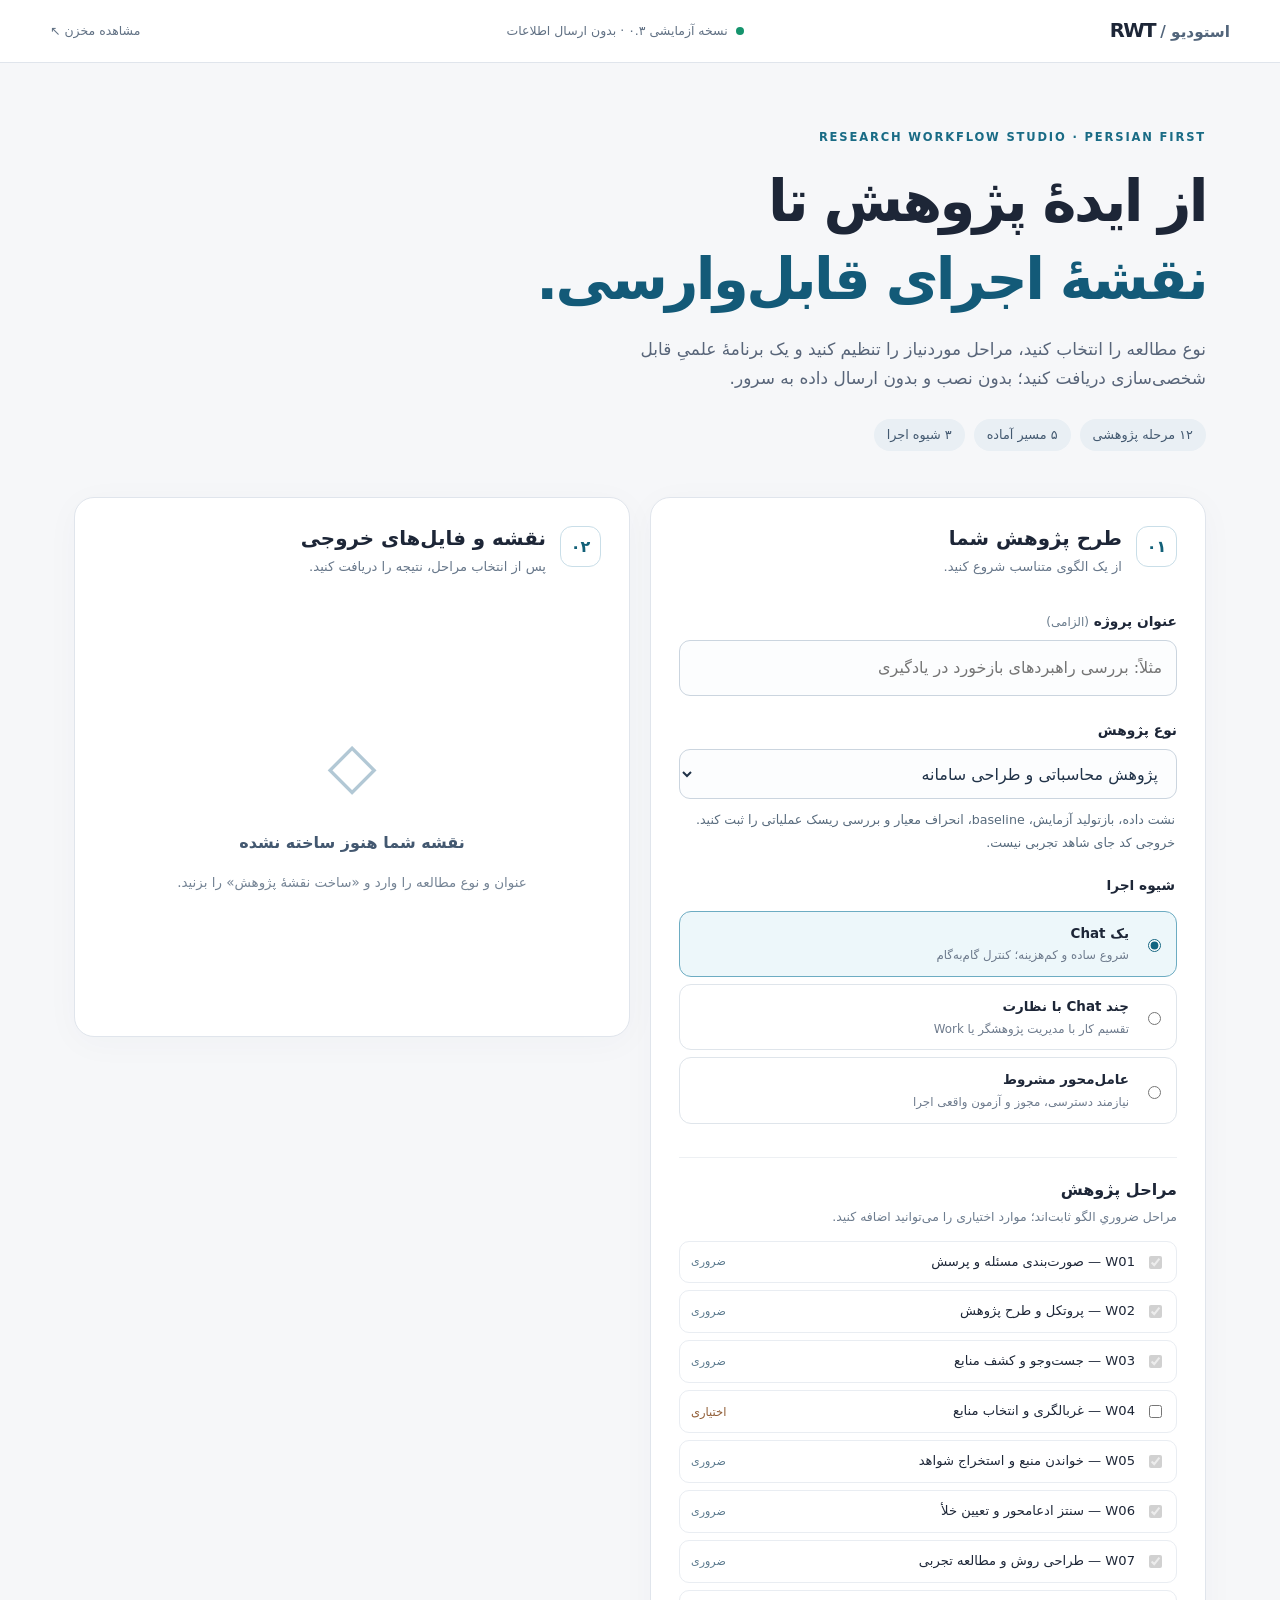
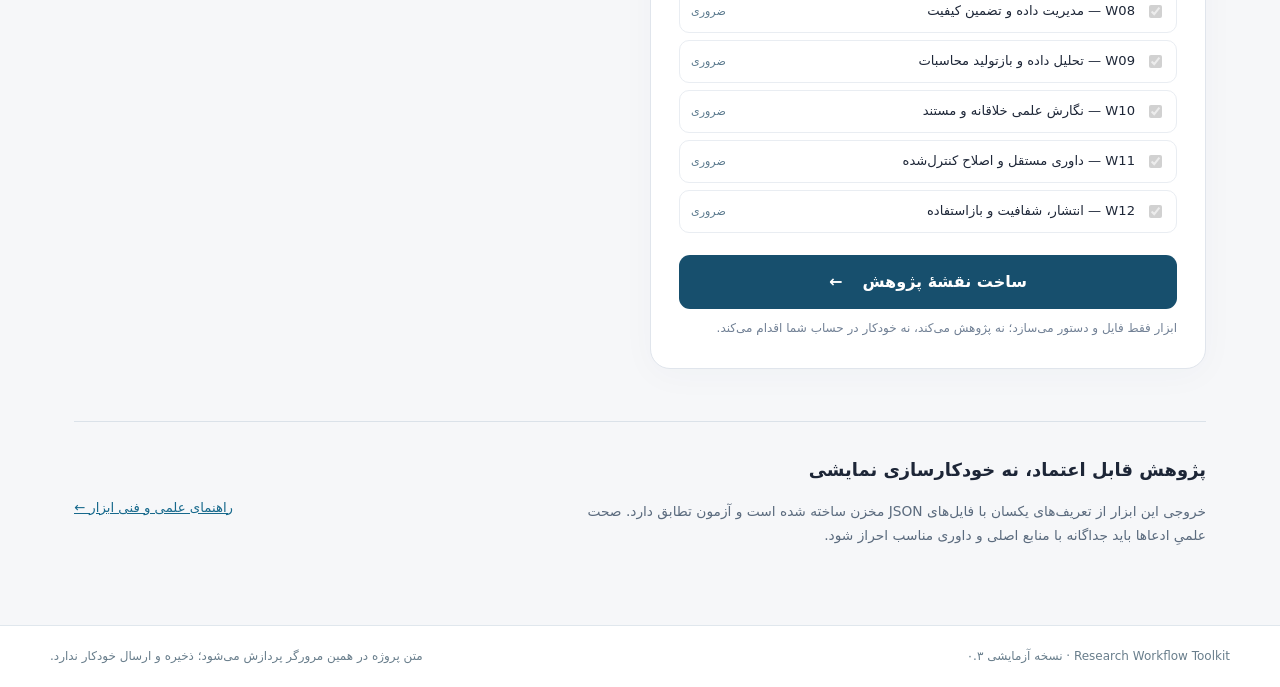
==== docs/index.html @ 980bc1c6 "feat: add offline Persian Research Workflow Studio v0.3-rc1 with cross-engine tests" ====
<!doctype html>
<html lang="fa" dir="rtl">
<head>
<meta charset="utf-8">
<meta name="viewport" content="width=device-width, initial-scale=1">
<meta name="color-scheme" content="light">
<meta name="description" content="گردش‌کار پژوهشی مناسب خود را بدون برنامه‌نویسی بسازید و طرح اجرایی و پرامپت‌ها را دریافت کنید.">
<title>آزمایشگاه گردش‌کار پژوهش | Research Workflow Studio</title>
<link rel="stylesheet" href="./studio.css">
</head>
<body>
<a class="skip" href="#builder">رفتن به سازنده</a>
<header class="topbar"><a href="https://github.com/davidcohen24787-ai/research-workflow-toolkit-fa#readme" class="brand" aria-label="مخزن و راهنما">RWT<span> / استودیو</span></a><span class="status"><span class="dot"></span> نسخه آزمایشی ۰.۳ · بدون ارسال اطلاعات</span><a class="toplink" href="https://github.com/davidcohen24787-ai/research-workflow-toolkit-fa" target="_blank" rel="noopener noreferrer">مشاهده مخزن ↖</a></header>
<main>
<section class="hero" aria-labelledby="hero-title"><div class="eyebrow">RESEARCH WORKFLOW STUDIO · PERSIAN FIRST</div><h1 id="hero-title">از ایدهٔ پژوهش تا<br><em>نقشهٔ اجرای قابل‌وارسی.</em></h1><p>نوع مطالعه را انتخاب کنید، مراحل موردنیاز را تنظیم کنید و یک برنامهٔ علمیِ قابل شخصی‌سازی دریافت کنید؛ بدون نصب و بدون ارسال داده به سرور.</p><div class="hero-pills"><span>۱۲ مرحله پژوهشی</span><span>۵ مسیر آماده</span><span>۳ شیوه اجرا</span></div></section>
<section class="workspace" id="builder" aria-label="طراحی گردش‌کار پژوهش">
<div class="panel config"><div class="panelhead"><span class="step">۰۱</span><div><h2>طرح پژوهش شما</h2><p>از یک الگوی متناسب شروع کنید.</p></div></div>
<label for="project">عنوان پروژه <span class="required">(الزامی)</span></label><input id="project" maxlength="200" placeholder="مثلاً: بررسی راهبردهای بازخورد در یادگیری" autocomplete="off">
<label for="recipe">نوع پژوهش</label><select id="recipe"></select><div id="recipe-note" class="hint" aria-live="polite"></div>
<fieldset><legend>شیوه اجرا</legend><label class="mode"><input type="radio" name="mode" value="solo" checked><span><strong>یک Chat</strong><small>شروع ساده و کم‌هزینه؛ کنترل گام‌به‌گام</small></span></label><label class="mode"><input type="radio" name="mode" value="supervised"><span><strong>چند Chat با نظارت</strong><small>تقسیم کار با مدیریت پژوهشگر یا Work</small></span></label><label class="mode"><input type="radio" name="mode" value="agentic-conditional"><span><strong>عامل‌محور مشروط</strong><small>نیازمند دسترسی، مجوز و آزمون واقعی اجرا</small></span></label></fieldset>
<div class="subhead"><h3>مراحل پژوهش</h3><p>مراحل ضروریِ الگو ثابت‌اند؛ موارد اختیاری را می‌توانید اضافه کنید.</p></div><div id="stages" class="stages"></div>
<div class="config-actions"><button id="generate" class="primary">ساخت نقشهٔ پژوهش <span aria-hidden="true">←</span></button><p class="micro">ابزار فقط فایل و دستور می‌سازد؛ نه پژوهش می‌کند، نه خودکار در حساب شما اقدام می‌کند.</p></div>
</div>
<div class="panel results"><div class="panelhead"><span class="step">۰۲</span><div><h2>نقشه و فایل‌های خروجی</h2><p>پس از انتخاب مراحل، نتیجه را دریافت کنید.</p></div></div>
<div id="empty" class="empty"><div class="emptyicon">◇</div><h3>نقشه شما هنوز ساخته نشده</h3><p>عنوان و نوع مطالعه را وارد و «ساخت نقشهٔ پژوهش» را بزنید.</p></div>
<div id="output" hidden><div class="metrics" id="metrics"></div><div class="notice"><strong>حدود عملکرد</strong><p>خروجی «طرح اجرایی» است و وضعیت همه وظایف QUEUED است. مجوز اخلاق، سنجش اعتبار منابع و انتشار نهایی همچنان نیازمند پژوهشگرند.</p></div><h3>مسیر منتخب</h3><ol id="timeline" class="timeline"></ol><h3>اولین مأموریت قابل‌کپی</h3><pre id="firstcard" tabindex="0"></pre><div class="actions"><button id="copy" class="secondary">کپی دستور آغازین</button><button id="download-json" class="secondary">دریافت Manifest JSON</button><button id="download-md" class="secondary">دریافت نقشه Markdown</button><button id="download-job" class="secondary">دریافت Job Card</button></div><p id="feedback" role="status" aria-live="polite" class="micro"></p></div>
<div id="error" class="error" role="alert" hidden></div></div></section>
<section class="ethos"><div><h2>پژوهش قابل اعتماد، نه خودکارسازی نمایشی</h2><p>خروجی این ابزار از تعریف‌های یکسان با فایل‌های JSON مخزن ساخته شده است و آزمون تطابق دارد. صحت علمیِ ادعاها باید جداگانه با منابع اصلی و داوری مناسب احراز شود.</p></div><a href="https://github.com/davidcohen24787-ai/research-workflow-toolkit-fa/blob/main/docs/10-studio-guide.md">راهنمای علمی و فنی ابزار ←</a></section>
</main><footer><span>Research Workflow Toolkit · نسخه آزمایشی ۰.۳</span><span>متن پروژه در همین مرورگر پردازش می‌شود؛ ذخیره و ارسال خودکار ندارد.</span></footer>
<script id="toolkit-catalog" type="application/json">{"catalog_version":"0.3.0-rc1","workflows":[{"schema_version":"0.2","workflow_id":"W01","title":"صورت‌بندی مسئله و پرسش","research_stage":"W01","purpose":"تعریف مرز مسئله، پرسش اصلی، تعاریف عملیاتی و پرسش‌های متعلق به دیگر بخش‌ها","required_inputs":"صورت مسئله، هدف مطالعه، پیشینه مقدماتی","expected_output":"پرسش‌های رتبه‌بندی‌شده و نقشه مالکیت","modes":["solo","supervised","agentic-conditional"],"capability_note":"agentic-conditional فقط هنگامی فعال است که توان عملیاتی، دسترسی و مجوزها احراز شوند؛ صرف نام Work تضمین اجرای Chat نیست.","decision_owner":"researcher","human_gate":"پژوهشگر پرسش نهایی و دامنه را تصویب کند","tasks":[{"id":"scope","title":"استخراج محدودیت‌ها و ذی‌نفعان","role":"specialist","depends_on":[],"output":"W01_scope.md","gate":"DELIVERY_CHECK"},{"id":"alternatives","title":"ساخت دو صورت‌بندی واقعاً متفاوت","role":"specialist","depends_on":["scope"],"output":"W01_alternatives.md","gate":"DELIVERY_CHECK"},{"id":"critique","title":"مقایسه با معیارهای پوشش و آزمون‌پذیری","role":"reviewer","depends_on":["alternatives"],"output":"W01_critique.md","gate":"INDEPENDENT_REVIEW"},{"id":"freeze","title":"تثبیت دامنه و تعریف معیار پذیرش","role":"human","depends_on":["critique"],"output":"W01_freeze.md","gate":"HUMAN_APPROVAL"}],"acceptance":["همه خروجی‌های لازم واقعاً وجود دارند","منبع، نسخه و محدودیت دسترسی روشن است","منطق پذیرش و موارد حل‌نشده ثبت شده‌اند","هیچ گذر مشروط یا انسانی بی‌مجوز طی نشده است"],"on_failure":"BLOCKED یا NEEDS_FIX؛ بدون جعل خروجی یا شروع خودکار مرحله وابسته","risk_tier":"medium"},{"schema_version":"0.2","workflow_id":"W02","title":"پروتکل و طرح پژوهش","research_stage":"W02","purpose":"ساخت طرح قابل بازتولید، معیار ورود و خروج، روش گردآوری و طرح تحلیل پیش از اجرا","required_inputs":"پرسش مصوب W01، نوع مطالعه، منابع و ملاحظات اخلاقی","expected_output":"پروتکل نسخه‌دار و جدول تصمیم‌ها","modes":["solo","supervised","agentic-conditional"],"capability_note":"agentic-conditional فقط هنگامی فعال است که توان عملیاتی، دسترسی و مجوزها احراز شوند؛ صرف نام Work تضمین اجرای Chat نیست.","decision_owner":"researcher","human_gate":"تأیید پروتکل پیش از اجرای مراحل وابسته","tasks":[{"id":"design","title":"انتخاب روش متناسب با پرسش","role":"specialist","depends_on":[],"output":"W02_design.md","gate":"DELIVERY_CHECK"},{"id":"criteria","title":"ثبت معیارها، متغیرها و آستانه‌های ازپیش‌تعیین‌شده","role":"specialist","depends_on":["design"],"output":"W02_criteria.md","gate":"DELIVERY_CHECK"},{"id":"risk","title":"ارزیابی سوگیری، اخلاق، امکان‌پذیری و تحلیل حساسیت","role":"reviewer","depends_on":["criteria"],"output":"W02_risk.md","gate":"INDEPENDENT_REVIEW"},{"id":"approve","title":"تأیید طرح و قفل نسخهٔ پروتکل","role":"human","depends_on":["risk"],"output":"W02_approve.md","gate":"HUMAN_APPROVAL"}],"acceptance":["همه خروجی‌های لازم واقعاً وجود دارند","منبع، نسخه و محدودیت دسترسی روشن است","منطق پذیرش و موارد حل‌نشده ثبت شده‌اند","هیچ گذر مشروط یا انسانی بی‌مجوز طی نشده است"],"on_failure":"BLOCKED یا NEEDS_FIX؛ بدون جعل خروجی یا شروع خودکار مرحله وابسته","risk_tier":"high"},{"schema_version":"0.2","workflow_id":"W03","title":"جست‌وجو و کشف منابع","research_stage":"W03","purpose":"طراحی و اجرای راهبرد جست‌وجو با تاریخ و پایگاه، ثبت نتایج و شکاف‌های دسترسی","required_inputs":"پروتکل، کلیدواژه‌ها، پایگاه‌های مجاز","expected_output":"لاگ جست‌وجو و فهرست اولیه منابع با شناسه","modes":["solo","supervised","agentic-conditional"],"capability_note":"agentic-conditional فقط هنگامی فعال است که توان عملیاتی، دسترسی و مجوزها احراز شوند؛ صرف نام Work تضمین اجرای Chat نیست.","decision_owner":"researcher","human_gate":"تأیید پوشش راهبرد جست‌وجو پیش از اعلام کفایت","tasks":[{"id":"queries","title":"تدوین رشته‌های جست‌وجو و مترادف‌ها","role":"specialist","depends_on":[],"output":"W03_queries.md","gate":"DELIVERY_CHECK"},{"id":"execute","title":"ثبت پایگاه، تاریخ، رشته دقیق و نتایج مشاهده‌شده","role":"specialist","depends_on":["queries"],"output":"W03_execute.md","gate":"DELIVERY_CHECK"},{"id":"dedup","title":"همسان‌سازی شناسه‌ها و حذف تکرار با ثبت لاگ","role":"tool","depends_on":["execute"],"output":"W03_dedup.md","gate":"DELIVERY_CHECK"},{"id":"audit","title":"بررسی خلأ اصطلاحات و محدودیت پایگاه","role":"reviewer","depends_on":["dedup"],"output":"W03_audit.md","gate":"INDEPENDENT_REVIEW"},{"id":"accept","title":"تصویب انسانی نتیجهٔ علمی و تعیین وضعیت نهایی","role":"human","depends_on":["audit"],"output":"W03_accept.md","gate":"HUMAN_APPROVAL"}],"acceptance":["همه خروجی‌های لازم واقعاً وجود دارند","منبع، نسخه و محدودیت دسترسی روشن است","منطق پذیرش و موارد حل‌نشده ثبت شده‌اند","هیچ گذر مشروط یا انسانی بی‌مجوز طی نشده است"],"on_failure":"BLOCKED یا NEEDS_FIX؛ بدون جعل خروجی یا شروع خودکار مرحله وابسته","risk_tier":"medium"},{"schema_version":"0.2","workflow_id":"W04","title":"غربالگری و انتخاب منابع","research_stage":"W04","purpose":"اعمال معیارهای پروتکل بر رکوردها و مستندسازی علت ورود یا خروج","required_inputs":"لاگ W03، پروتکل W02، چکیده و در صورت لزوم متن کامل","expected_output":"جدول تصمیم ورود/خروج و اختلاف‌ها","modes":["solo","supervised","agentic-conditional"],"capability_note":"agentic-conditional فقط هنگامی فعال است که توان عملیاتی، دسترسی و مجوزها احراز شوند؛ صرف نام Work تضمین اجرای Chat نیست.","decision_owner":"researcher","human_gate":"اختلاف مهم یا ابهام ورود با داور انسانی حل شود","tasks":[{"id":"triage","title":"غربال عنوان و چکیده با دلیل","role":"specialist","depends_on":[],"output":"W04_triage.md","gate":"DELIVERY_CHECK"},{"id":"fulltext","title":"بررسی متن کاملِ واقعاً دردسترس","role":"specialist","depends_on":["triage"],"output":"W04_fulltext.md","gate":"DELIVERY_CHECK"},{"id":"disagreement","title":"بازبینی اختلاف‌های حساس در Chat جدا","role":"reviewer","depends_on":["fulltext"],"output":"W04_disagreement.md","gate":"INDEPENDENT_REVIEW"},{"id":"seal","title":"قفل کردن مجموعه انتخاب‌شده","role":"human","depends_on":["disagreement"],"output":"W04_seal.md","gate":"HUMAN_APPROVAL"}],"acceptance":["همه خروجی‌های لازم واقعاً وجود دارند","منبع، نسخه و محدودیت دسترسی روشن است","منطق پذیرش و موارد حل‌نشده ثبت شده‌اند","هیچ گذر مشروط یا انسانی بی‌مجوز طی نشده است"],"on_failure":"BLOCKED یا NEEDS_FIX؛ بدون جعل خروجی یا شروع خودکار مرحله وابسته","risk_tier":"high"},{"schema_version":"0.2","workflow_id":"W05","title":"خواندن منبع و استخراج شواهد","research_stage":"W05","purpose":"برای هر منبع یک مالک؛ ساخت ماتریس، نقد در گذر جدا و پالایش نتیجه","required_inputs":"منابع منتخب و نسخه‌های واقعاً قابل خواندن","expected_output":"ماتریس شاهد منبع‌به‌ادعا با مکان‌یاب و وضعیت دسترسی","modes":["solo","supervised","agentic-conditional"],"capability_note":"agentic-conditional فقط هنگامی فعال است که توان عملیاتی، دسترسی و مجوزها احراز شوند؛ صرف نام Work تضمین اجرای Chat نیست.","decision_owner":"researcher","human_gate":"پیش از استناد، نسبت هر شاهد به ادعا و نسخه منبع تأیید شود","tasks":[{"id":"matrix","title":"گذر ۱: استخراج ادعامحور از منبع اصلی","role":"specialist","depends_on":[],"output":"W05_matrix.md","gate":"DELIVERY_CHECK"},{"id":"selfreview","title":"گذر ۲: چالش مستقل زمانی در همان Chat، نه استقلال بین‌عاملی","role":"specialist","depends_on":["matrix"],"output":"W05_selfreview.md","gate":"DELIVERY_CHECK"},{"id":"filter","title":"گذر ۳: حذف ردیف‌های بی‌ارزش و نگهداشت قیود","role":"specialist","depends_on":["selfreview"],"output":"W05_filter.md","gate":"DELIVERY_CHECK"},{"id":"verify","title":"کنترل مکان‌یاب و شاهد مهم توسط داور دیگر","role":"reviewer","depends_on":["filter"],"output":"W05_verify.md","gate":"INDEPENDENT_REVIEW"},{"id":"accept","title":"تصویب انسانی نتیجهٔ علمی و تعیین وضعیت نهایی","role":"human","depends_on":["verify"],"output":"W05_accept.md","gate":"HUMAN_APPROVAL"}],"acceptance":["همه خروجی‌های لازم واقعاً وجود دارند","منبع، نسخه و محدودیت دسترسی روشن است","منطق پذیرش و موارد حل‌نشده ثبت شده‌اند","هیچ گذر مشروط یا انسانی بی‌مجوز طی نشده است"],"on_failure":"BLOCKED یا NEEDS_FIX؛ بدون جعل خروجی یا شروع خودکار مرحله وابسته","risk_tier":"medium"},{"schema_version":"0.2","workflow_id":"W06","title":"سنتز ادعامحور و تعیین خلأ","research_stage":"W06","purpose":"ترکیب شواهد بر اساس پرسش، کیفیت، مستقیم‌بودن و تعارض؛ تفکیک ندانسته‌ها","required_inputs":"ماتریس‌های پذیرفته‌شده و پروتکل","expected_output":"Evidence Packet شامل ادعا، شاهد، ضدشاهد، محدودیت و شکاف","modes":["solo","supervised","agentic-conditional"],"capability_note":"agentic-conditional فقط هنگامی فعال است که توان عملیاتی، دسترسی و مجوزها احراز شوند؛ صرف نام Work تضمین اجرای Chat نیست.","decision_owner":"researcher","human_gate":"ادعای اشباع بدون بررسی خانواده‌های لازم ممنوع","tasks":[{"id":"map","title":"تجمیع ادعاها و دسته‌بندی شاهد مستقیم/انتقالی","role":"specialist","depends_on":[],"output":"W06_map.md","gate":"DELIVERY_CHECK"},{"id":"conflict","title":"تحلیل تعارض و وابستگی منابع","role":"specialist","depends_on":["map"],"output":"W06_conflict.md","gate":"DELIVERY_CHECK"},{"id":"gaps","title":"ثبت خلأ مؤثر و وضعیت‌های متفاوت آمادگی","role":"specialist","depends_on":["conflict"],"output":"W06_gaps.md","gate":"DELIVERY_CHECK"},{"id":"adjudicate","title":"داوری علمیِ پرریسک بر اساس متن شاهد","role":"reviewer","depends_on":["gaps"],"output":"W06_adjudicate.md","gate":"INDEPENDENT_REVIEW"},{"id":"accept","title":"تصویب انسانی نتیجهٔ علمی و تعیین وضعیت نهایی","role":"human","depends_on":["adjudicate"],"output":"W06_accept.md","gate":"HUMAN_APPROVAL"}],"acceptance":["همه خروجی‌های لازم واقعاً وجود دارند","منبع، نسخه و محدودیت دسترسی روشن است","منطق پذیرش و موارد حل‌نشده ثبت شده‌اند","هیچ گذر مشروط یا انسانی بی‌مجوز طی نشده است"],"on_failure":"BLOCKED یا NEEDS_FIX؛ بدون جعل خروجی یا شروع خودکار مرحله وابسته","risk_tier":"medium"},{"schema_version":"0.2","workflow_id":"W07","title":"طراحی روش و مطالعه تجربی","research_stage":"W07","purpose":"تبدیل پرسش و شواهد به پروتکل قابل اجرا شامل نمونه، سنجه، تحلیل و کنترل سوگیری","required_inputs":"W01، W02، W06 در صورت نیاز، منابع روش‌شناختی","expected_output":"طرح مطالعه با ملاحظات اخلاقی و معیار توقف","modes":["solo","supervised","agentic-conditional"],"capability_note":"agentic-conditional فقط هنگامی فعال است که توان عملیاتی، دسترسی و مجوزها احراز شوند؛ صرف نام Work تضمین اجرای Chat نیست.","decision_owner":"researcher","human_gate":"کار انسانی/اخلاقی حساس باید پیش از جمع‌آوری داده مجوز لازم بگیرد","tasks":[{"id":"options","title":"تولید گزینه‌های طراحی و مقایسه محدودیت‌ها","role":"specialist","depends_on":[],"output":"W07_options.md","gate":"DELIVERY_CHECK"},{"id":"operationalize","title":"تعریف متغیرها، سنجه‌ها، داده و تحلیل پیشنهادی","role":"specialist","depends_on":["options"],"output":"W07_operationalize.md","gate":"DELIVERY_CHECK"},{"id":"critique","title":"نقد سوگیری و کفایت اعتبار","role":"reviewer","depends_on":["operationalize"],"output":"W07_critique.md","gate":"INDEPENDENT_REVIEW"},{"id":"authorization","title":"تأیید انسانی مجوزها و شروع مطالعه","role":"human","depends_on":["critique"],"output":"W07_authorization.md","gate":"HUMAN_APPROVAL"}],"acceptance":["همه خروجی‌های لازم واقعاً وجود دارند","منبع، نسخه و محدودیت دسترسی روشن است","منطق پذیرش و موارد حل‌نشده ثبت شده‌اند","هیچ گذر مشروط یا انسانی بی‌مجوز طی نشده است"],"on_failure":"BLOCKED یا NEEDS_FIX؛ بدون جعل خروجی یا شروع خودکار مرحله وابسته","risk_tier":"high"},{"schema_version":"0.2","workflow_id":"W08","title":"مدیریت داده و تضمین کیفیت","research_stage":"W08","purpose":"ثبت منشأ داده، رضایت/مجوز، فرهنگ‌داده، قواعد پاک‌سازی و ردگیری تغییرات","required_inputs":"داده مجاز، پروتکل، سیاست دسترسی و حریم خصوصی","expected_output":"داده نسخه‌دار، فرهنگ‌داده، گزارش کیفیت و تغییرات","modes":["solo","supervised","agentic-conditional"],"capability_note":"agentic-conditional فقط هنگامی فعال است که توان عملیاتی، دسترسی و مجوزها احراز شوند؛ صرف نام Work تضمین اجرای Chat نیست.","decision_owner":"researcher","human_gate":"پاک‌سازی مخرب یا انتشار داده محرمانه بدون تأیید ممنوع","tasks":[{"id":"inventory","title":"فهرست متغیرها و منشأ و حقوق داده","role":"specialist","depends_on":[],"output":"W08_inventory.md","gate":"DELIVERY_CHECK"},{"id":"checks","title":"اجرای کنترل نوع، تکرار، فقدان و دامنه","role":"tool","depends_on":["inventory"],"output":"W08_checks.md","gate":"DELIVERY_CHECK"},{"id":"audit","title":"بررسی اثر پاک‌سازی و نشت احتمالی","role":"reviewer","depends_on":["checks"],"output":"W08_audit.md","gate":"INDEPENDENT_REVIEW"},{"id":"freeze","title":"ثبت نسخه داده قابل تحلیل","role":"human","depends_on":["audit"],"output":"W08_freeze.md","gate":"HUMAN_APPROVAL"}],"acceptance":["همه خروجی‌های لازم واقعاً وجود دارند","منبع، نسخه و محدودیت دسترسی روشن است","منطق پذیرش و موارد حل‌نشده ثبت شده‌اند","هیچ گذر مشروط یا انسانی بی‌مجوز طی نشده است"],"on_failure":"BLOCKED یا NEEDS_FIX؛ بدون جعل خروجی یا شروع خودکار مرحله وابسته","risk_tier":"high"},{"schema_version":"0.2","workflow_id":"W09","title":"تحلیل داده و بازتولید محاسبات","research_stage":"W09","purpose":"نوشتن کد قابل اجرا، آزمون، گزارش عدم‌قطعیت و تحلیل حساسیت","required_inputs":"داده تأییدشده W08 و پروتکل تحلیل W02/W07","expected_output":"کد، لاگ اجرا، نتایج و گزارش حساسیت","modes":["solo","supervised","agentic-conditional"],"capability_note":"agentic-conditional فقط هنگامی فعال است که توان عملیاتی، دسترسی و مجوزها احراز شوند؛ صرف نام Work تضمین اجرای Chat نیست.","decision_owner":"researcher","human_gate":"تفسیر علمی و انحراف از پروتکل با پژوهشگر تصویب شود","tasks":[{"id":"plan","title":"تبدیل پرسش به آزمون‌ها و خروجی‌های محاسباتی","role":"specialist","depends_on":[],"output":"W09_plan.md","gate":"DELIVERY_CHECK"},{"id":"code","title":"پیاده‌سازی کنترل‌شده با نسخه و seed","role":"tool","depends_on":["plan"],"output":"W09_code.md","gate":"DELIVERY_CHECK"},{"id":"test","title":"تست، کنترل leakage و بازاجرای مستقل","role":"reviewer","depends_on":["code"],"output":"W09_test.md","gate":"INDEPENDENT_REVIEW"},{"id":"interpret","title":"تفسیر و ثبت انحراف از پروتکل","role":"human","depends_on":["test"],"output":"W09_interpret.md","gate":"HUMAN_APPROVAL"}],"acceptance":["همه خروجی‌های لازم واقعاً وجود دارند","منبع، نسخه و محدودیت دسترسی روشن است","منطق پذیرش و موارد حل‌نشده ثبت شده‌اند","هیچ گذر مشروط یا انسانی بی‌مجوز طی نشده است"],"on_failure":"BLOCKED یا NEEDS_FIX؛ بدون جعل خروجی یا شروع خودکار مرحله وابسته","risk_tier":"high"},{"schema_version":"0.2","workflow_id":"W10","title":"نگارش علمی خلاقانه و مستند","research_stage":"W10","purpose":"پیش‌نویس‌های متفاوت، انتخاب نقادانه، شواهد واقعی، توضیح عملیاتی، ویراستاری و تأیید","required_inputs":"پرسش‌ها و Evidence Packetهای پذیرفته‌شده، شیوه‌نامه","expected_output":"متن مستند و قابل‌وارسی با فهرست ارجاعات","modes":["solo","supervised","agentic-conditional"],"capability_note":"agentic-conditional فقط هنگامی فعال است که توان عملیاتی، دسترسی و مجوزها احراز شوند؛ صرف نام Work تضمین اجرای Chat نیست.","decision_owner":"researcher","human_gate":"هیچ متن پیش از تأیید صریح پژوهشگر FINAL نشود","tasks":[{"id":"drafts","title":"دو پیش‌نویس مستقلِ فکری بدون جعل استناد","role":"specialist","depends_on":[],"output":"W10_drafts.md","gate":"DELIVERY_CHECK"},{"id":"choose","title":"مقایسه، انتخاب پایه و تلفیق گزینشی","role":"specialist","depends_on":["drafts"],"output":"W10_choose.md","gate":"DELIVERY_CHECK"},{"id":"sources","title":"بازبینی شواهد واقعی و نگارش مستند","role":"specialist","depends_on":["choose"],"output":"W10_sources.md","gate":"DELIVERY_CHECK"},{"id":"deepreview","title":"ممیزی پوشش، دلالت، محدودیت و خوانایی","role":"reviewer","depends_on":["sources"],"output":"W10_deepreview.md","gate":"INDEPENDENT_REVIEW"},{"id":"approve","title":"تأیید متن نهایی و انتشار/ثبت کتابنامه","role":"human","depends_on":["deepreview"],"output":"W10_approve.md","gate":"HUMAN_APPROVAL"}],"acceptance":["همه خروجی‌های لازم واقعاً وجود دارند","منبع، نسخه و محدودیت دسترسی روشن است","منطق پذیرش و موارد حل‌نشده ثبت شده‌اند","هیچ گذر مشروط یا انسانی بی‌مجوز طی نشده است"],"on_failure":"BLOCKED یا NEEDS_FIX؛ بدون جعل خروجی یا شروع خودکار مرحله وابسته","risk_tier":"medium"},{"schema_version":"0.2","workflow_id":"W11","title":"داوری مستقل و اصلاح کنترل‌شده","research_stage":"W11","purpose":"چند داور مستقل با معیار مشترک؛ داور حکم، تیکت مجاز، ویرایش حداقلی و diff","required_inputs":"baseline قفل‌شده، معیارها، اسناد شاهد، گزارش‌ها","expected_output":"گزارش اختلاف‌ها، فهرست تیکت‌ها، diff و نسخه نهایی پیشنهادی","modes":["solo","supervised","agentic-conditional"],"capability_note":"agentic-conditional فقط هنگامی فعال است که توان عملیاتی، دسترسی و مجوزها احراز شوند؛ صرف نام Work تضمین اجرای Chat نیست.","decision_owner":"researcher","human_gate":"حکم علمی حساس و ویرایش خارج از تیکت مجوز انسانی لازم دارد","tasks":[{"id":"reviewers","title":"داوری مستقل و بدون مشاهده گزارش یکدیگر","role":"reviewer","depends_on":[],"output":"W11_reviewers.md","gate":"INDEPENDENT_REVIEW"},{"id":"adjudicate","title":"داوری بر اساس شواهد نه رأی اکثریت","role":"reviewer","depends_on":["reviewers"],"output":"W11_adjudicate.md","gate":"INDEPENDENT_REVIEW"},{"id":"tickets","title":"فقط تغییرات پذیرفته‌شده را تیکت کن","role":"specialist","depends_on":["adjudicate"],"output":"W11_tickets.md","gate":"DELIVERY_CHECK"},{"id":"edit","title":"اعمال محدود و diff سطربه‌سطر","role":"tool","depends_on":["tickets"],"output":"W11_edit.md","gate":"DELIVERY_CHECK"},{"id":"approve","title":"تأیید انسانیِ نتیجه یا حفظ بی‌تغییر baseline","role":"human","depends_on":["edit"],"output":"W11_approve.md","gate":"HUMAN_APPROVAL"}],"acceptance":["همه خروجی‌های لازم واقعاً وجود دارند","منبع، نسخه و محدودیت دسترسی روشن است","منطق پذیرش و موارد حل‌نشده ثبت شده‌اند","هیچ گذر مشروط یا انسانی بی‌مجوز طی نشده است"],"on_failure":"BLOCKED یا NEEDS_FIX؛ بدون جعل خروجی یا شروع خودکار مرحله وابسته","risk_tier":"high"},{"schema_version":"0.2","workflow_id":"W12","title":"انتشار، شفافیت و بازاستفاده","research_stage":"W12","purpose":"ساخت بسته بازتولید، بررسی مجوز و داده حساس، تطابق استناد و انتخاب خروجی عمومی","required_inputs":"نسخه تأییدشده متن، کد/داده قابل انتشار و مجوزها","expected_output":"Release Packet شامل مستندات، داده/کد مجاز و گزارش بازتولید","modes":["solo","supervised","agentic-conditional"],"capability_note":"agentic-conditional فقط هنگامی فعال است که توان عملیاتی، دسترسی و مجوزها احراز شوند؛ صرف نام Work تضمین اجرای Chat نیست.","decision_owner":"researcher","human_gate":"ساخت مخزن عمومی و انتشار نهایی فقط پس از تأیید صریح","tasks":[{"id":"inventory","title":"تشخیص مواد مجاز و غیرمجاز برای انتشار","role":"specialist","depends_on":[],"output":"W12_inventory.md","gate":"DELIVERY_CHECK"},{"id":"reproduce","title":"اجرای دستورهای بازتولید و ثبت وابستگی","role":"tool","depends_on":["inventory"],"output":"W12_reproduce.md","gate":"DELIVERY_CHECK"},{"id":"privacy","title":"بررسی داده حساس و حقوق نشر/انتساب","role":"reviewer","depends_on":["reproduce"],"output":"W12_privacy.md","gate":"INDEPENDENT_REVIEW"},{"id":"release","title":"تأیید انسانی انتشار عمومی و ثبت نسخه","role":"human","depends_on":["privacy"],"output":"W12_release.md","gate":"HUMAN_APPROVAL"}],"acceptance":["همه خروجی‌های لازم واقعاً وجود دارند","منبع، نسخه و محدودیت دسترسی روشن است","منطق پذیرش و موارد حل‌نشده ثبت شده‌اند","هیچ گذر مشروط یا انسانی بی‌مجوز طی نشده است"],"on_failure":"BLOCKED یا NEEDS_FIX؛ بدون جعل خروجی یا شروع خودکار مرحله وابسته","risk_tier":"high"}],"recipes":[{"schema_version":"0.2","recipe_id":"computational-design","title":"پژوهش محاسباتی و طراحی سامانه","workflows":["W01","W02","W03","W05","W06","W07","W08","W09","W10","W11","W12"],"optional_workflows":["W04"],"adaptation_notes":"نشت داده، بازتولید آزمایش، baseline، انحراف معیار و بررسی ریسک عملیاتی را ثبت کنید. خروجی کد جای شاهد تجربی نیست.","reporting_guideline_hint":"reproducible computation","status":"DESIGN_TEMPLATE_NOT_EVALUATED","human_approvals_required":true},{"schema_version":"0.2","recipe_id":"conceptual","title":"پژوهش مفهومی و نظری","workflows":["W01","W03","W05","W06","W10","W11","W12"],"optional_workflows":["W02"],"adaptation_notes":"از پروتکل رسمی کامل فقط در صورت الزام روش یا داوری استفاده کنید. شواهد منبعی را از سنتز طراحی جدا کنید.","reporting_guideline_hint":"methodological fit","status":"DESIGN_TEMPLATE_NOT_EVALUATED","human_approvals_required":true},{"schema_version":"0.2","recipe_id":"qualitative-study","title":"پژوهش کیفی","workflows":["W01","W02","W07","W08","W09","W10","W11","W12"],"optional_workflows":["W03","W05","W06"],"adaptation_notes":"W09 را برای کدگذاری و تحلیل کیفی متناسب بازپیکربندی کنید؛ آن را معادل اجرای آزمون کمی تلقی نکنید. بازبینی انسانی متن مصاحبه و محرمانگی لازم است.","reporting_guideline_hint":"SRQR/COREQ when appropriate","status":"DESIGN_TEMPLATE_NOT_EVALUATED","human_approvals_required":true},{"schema_version":"0.2","recipe_id":"quantitative-study","title":"پژوهش تجربی/کمی","workflows":["W01","W02","W07","W08","W09","W10","W11","W12"],"optional_workflows":["W03","W05","W06"],"adaptation_notes":"قبل از جمع‌آوری داده انسانی، مجوز اخلاقی لازم. نوع مطالعه راهنمای گزارش را تعیین می‌کند؛ از STROBE یا CONSORT به‌صورت خودکار برای هر طرح استفاده نکنید.","reporting_guideline_hint":"study-specific reporting","status":"DESIGN_TEMPLATE_NOT_EVALUATED","human_approvals_required":true},{"schema_version":"0.2","recipe_id":"systematic-review","title":"مرور نظام‌مند","workflows":["W01","W02","W03","W04","W05","W06","W10","W11","W12"],"optional_workflows":[],"adaptation_notes":"پروتکل، ثبت راهبرد جست‌وجو، غربالگری قابل بازبینی و راهنمای گزارش PRISMA متناسب. قواعد خاص حوزه را نیز بررسی کنید.","reporting_guideline_hint":"PRISMA 2020 where applicable","status":"DESIGN_TEMPLATE_NOT_EVALUATED","human_approvals_required":true}]}</script>
<script src="./studio-engine.js"></script>
<script src="./studio-app.js" defer></script>
</body></html>
---- docs/studio.css ----
:root{font-family:Tahoma,"Vazirmatn","Noto Sans Arabic",system-ui,sans-serif;color:#1d2637;background:#f6f7f9;font-synthesis:none}*{box-sizing:border-box}body{margin:0;line-height:1.75}button,input,select{font:inherit}button{cursor:pointer}a{color:inherit}button:focus-visible,input:focus-visible,select:focus-visible,a:focus-visible{outline:3px solid #f59e0b;outline-offset:3px}.skip{position:absolute;top:-100px;right:16px;background:#fff;padding:8px 12px;z-index:20}.skip:focus{top:16px}.topbar{display:flex;align-items:center;justify-content:space-between;gap:12px;padding:14px max(20px,calc((100vw - 1180px)/2));border-bottom:1px solid #e0e5ec;background:white}.brand{text-decoration:none;font-size:1.22rem;font-weight:900;direction:ltr;letter-spacing:-.08em}.brand span{letter-spacing:0;font-size:.95rem;color:#52657b}.status,.toplink{font-size:.78rem;color:#617184}.status{display:flex;align-items:center;gap:8px}.dot{display:inline-block;width:8px;height:8px;background:#15946d;border-radius:50%}.toplink{text-decoration:none}.toplink:hover{text-decoration:underline}main{max-width:1180px;margin:auto;padding:0 24px 64px}.hero{padding:64px 0 46px;max-width:840px}.eyebrow{font-size:.72rem;font-weight:bold;letter-spacing:.16em;color:#196b85;direction:ltr;text-align:right}.hero h1{font-weight:900;line-height:1.35;letter-spacing:-.045em;font-size:clamp(2.1rem,4.5vw,3.65rem);margin:16px 0}.hero h1 em{font-style:normal;color:#135a78}.hero p{color:#586579;max-width:640px;font-size:1.06rem;margin:0}.hero-pills{display:flex;gap:9px;flex-wrap:wrap;margin-top:25px}.hero-pills span{background:#e9eff4;color:#435970;padding:5px 13px;font-size:.8rem;border-radius:99px}.workspace{display:grid;grid-template-columns:minmax(360px,1fr) minmax(340px,1fr);gap:20px;align-items:start}.panel{background:#fff;border:1px solid #e0e5ec;border-radius:20px;padding:28px;box-shadow:0 6px 35px #213c6008}.panelhead{display:flex;align-items:flex-start;gap:14px;margin-bottom:30px}.step{display:grid;place-items:center;width:41px;height:41px;border:1px solid #c9dee8;border-radius:12px;color:#126078;font-weight:bold;flex-shrink:0}.panel h2{font-size:1.24rem;line-height:1.35;margin:0}.panelhead p{font-size:.82rem;margin:3px 0 0;color:#67778a}.config>label,fieldset legend{display:block;font-size:.86rem;font-weight:700;margin:22px 0 7px}.required{color:#697b8c;font-size:.75rem;font-weight:400}.config input[type=text],.config input#project,.config select{width:100%;background:#fcfdfe;border:1px solid #cbd5df;border-radius:11px;padding:13px 14px;min-height:50px;color:#203248}.hint{font-size:.79rem;color:#586b7d;line-height:1.8;padding:10px 2px;min-height:35px}fieldset{border:0;padding:0;margin:8px 0 0}.mode{display:flex;align-items:center;gap:14px;border:1px solid #dfe5eb;border-radius:12px;padding:10px 12px;margin:7px 0;cursor:pointer}.mode:has(input:checked){background:#edf7fa;border-color:#6dacc2}.mode input{accent-color:#136581;flex-shrink:0}.mode strong,.mode small{display:block}.mode strong{font-size:.84rem}.mode small{font-size:.74rem;color:#6e7b8d}.subhead{border-top:1px solid #edf0f3;margin-top:26px;padding-top:18px}.subhead h3,.results h3{font-size:1rem;margin:0}.subhead p{font-size:.78rem;color:#6d7c8e;margin:2px 0 13px}.stages{display:grid;gap:7px}.stage{display:flex;align-items:center;justify-content:space-between;gap:12px;border:1px solid #e9edf2;border-radius:10px;padding:9px 11px;font-size:.82rem}.stage-main{display:flex;align-items:center;gap:10px}.stage small{display:block;color:#8b6671}.stage input{accent-color:#136581}.stage label{cursor:pointer}.stage .fixed{color:#59788c;font-size:.69rem;white-space:nowrap}.stage .risk{font-size:.72rem;color:#915e37}.config-actions{margin-top:22px}.primary{width:100%;border:0;background:#174f6d;color:white;border-radius:11px;padding:13px 16px;font-weight:700;display:flex;justify-content:center;gap:20px;align-items:center}.primary:hover{background:#0a3f5a}.micro{font-size:.75rem;color:#718095;line-height:1.8;margin:9px 0 0}.empty{padding:100px 24px;text-align:center;color:#758495}.emptyicon{font-size:4rem;color:#b2c8d5}.empty h3{margin:8px 0;color:#435870}.empty p{font-size:.84rem}.metrics{display:grid;grid-template-columns:repeat(3,1fr);gap:10px;margin-bottom:18px}.metric{background:#f1f6f9;border-radius:12px;padding:15px 8px;text-align:center}.metric strong{display:block;font-size:1.55rem;color:#125778}.metric span{font-size:.7rem;color:#526a81}.notice{background:#fffaef;border:1px solid #f2e3b5;border-radius:12px;padding:14px;margin:15px 0 20px}.notice strong{font-size:.83rem;color:#85601e}.notice p{font-size:.75rem;color:#74613d;margin:4px 0 0}.timeline{margin:12px 0 22px;padding:0 22px 0 0}.timeline li{padding:5px 2px;font-size:.83rem;color:#4a5d70}.timeline li::marker{color:#1b6e87;font-weight:bold}pre{background:#0f2538;color:#e4f3ff;border-radius:11px;padding:16px;font-size:.78rem;line-height:1.9;max-height:265px;overflow:auto;white-space:pre-wrap;overflow-wrap:anywhere;text-align:right;direction:rtl;margin:12px 0}.actions{display:grid;grid-template-columns:repeat(2,minmax(0,1fr));gap:8px}.secondary{background:white;border:1px solid #b9cbd8;border-radius:9px;padding:10px 5px;font-size:.78rem;color:#225774;font-weight:bold}.secondary:hover{background:#eaf3f8}.error{margin-top:18px;padding:14px;background:#fff2f2;border:1px solid #e3a6a6;border-radius:10px;color:#9c3434;font-size:.86rem}.ethos{display:flex;justify-content:space-between;gap:25px;align-items:center;border-top:1px solid #dbe2e9;margin-top:52px;padding-top:32px}.ethos h2{font-size:1.12rem;margin:0}.ethos p{max-width:650px;font-size:.86rem;color:#5b6b7e}.ethos a{white-space:nowrap;font-size:.83rem;color:#17698c}footer{border-top:1px solid #e0e7ed;color:#697e8c;display:flex;gap:15px;justify-content:space-between;padding:20px max(24px,calc((100vw - 1180px)/2));font-size:.75rem;background:white}@media(max-width:800px){.workspace{grid-template-columns:1fr}.hero{padding-top:40px}.topbar{flex-wrap:wrap}.ethos{display:block}footer{display:block}.panel{padding:20px}}@media(max-width:460px){main{padding:0 14px 36px}.panel{padding:17px}.topbar{padding:12px 14px}.status{order:3;width:100%}.hero h1{font-size:2rem}.actions{grid-template-columns:1fr}}
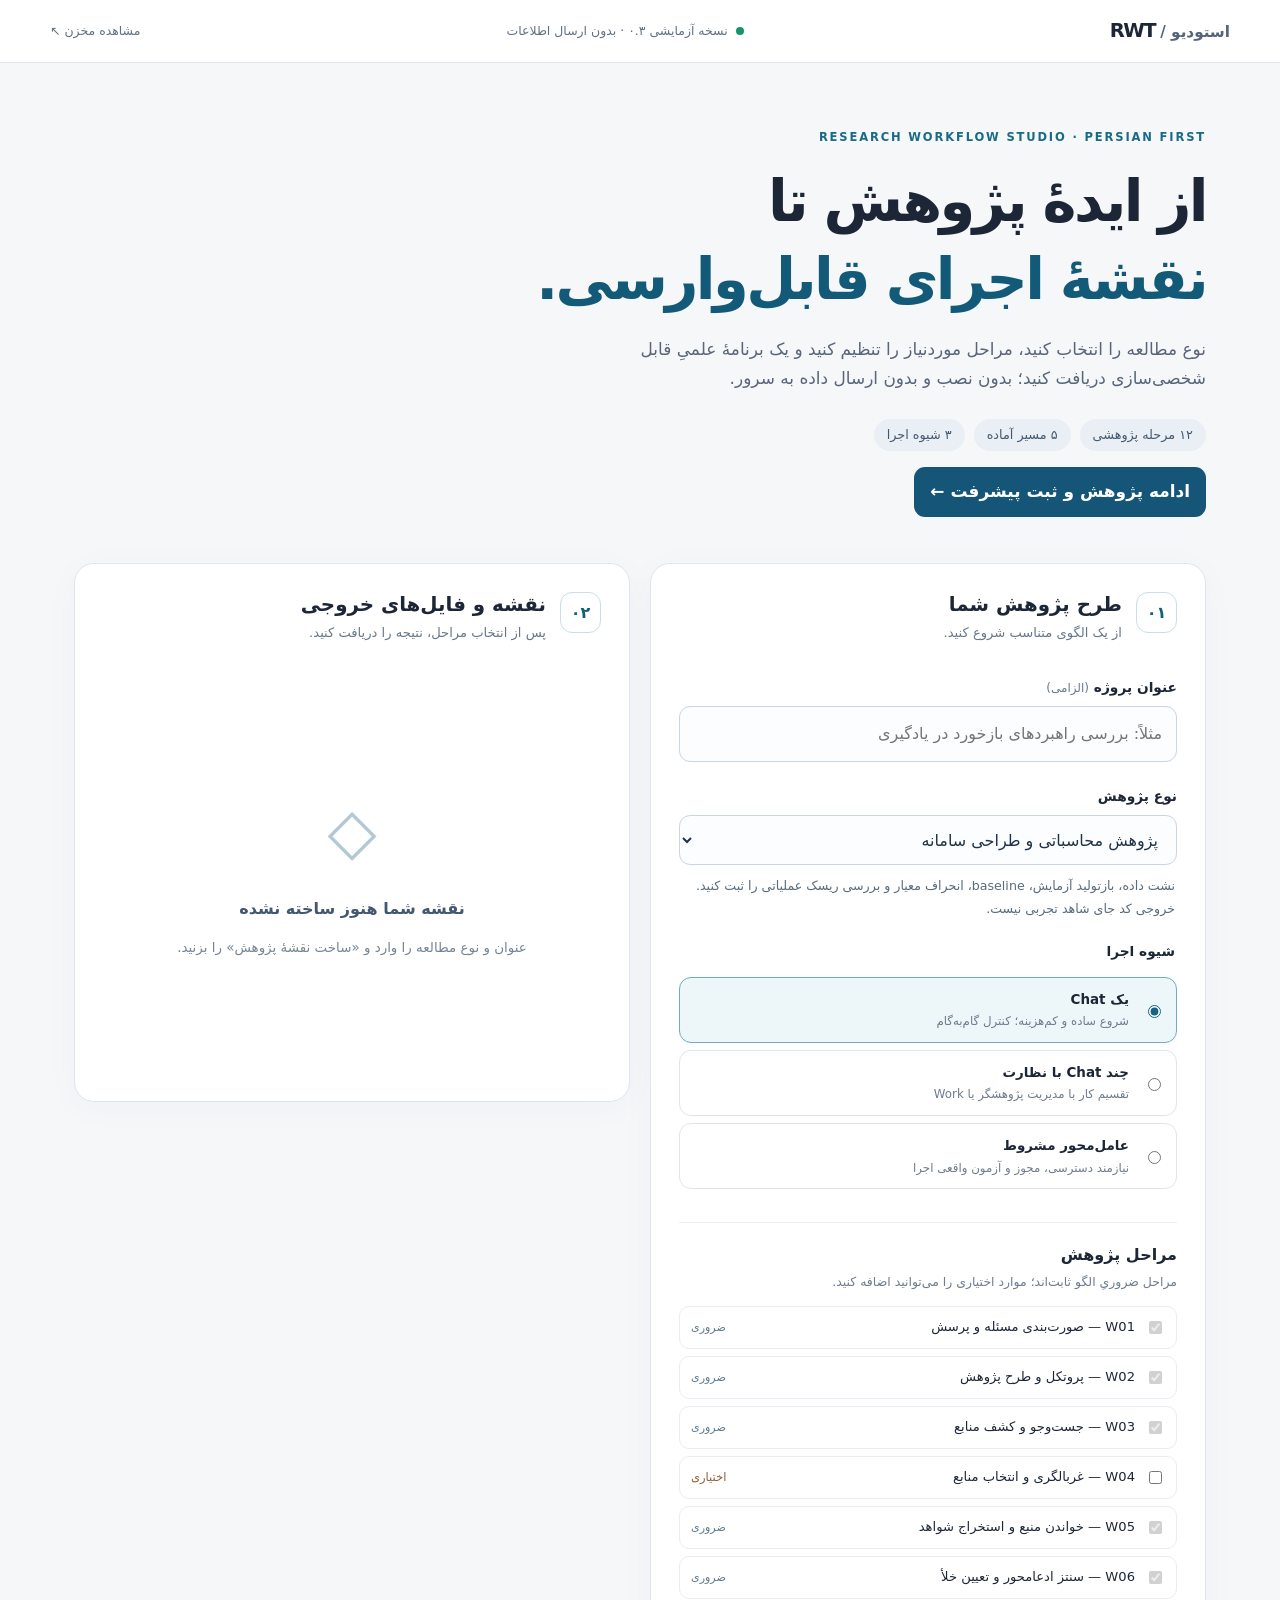
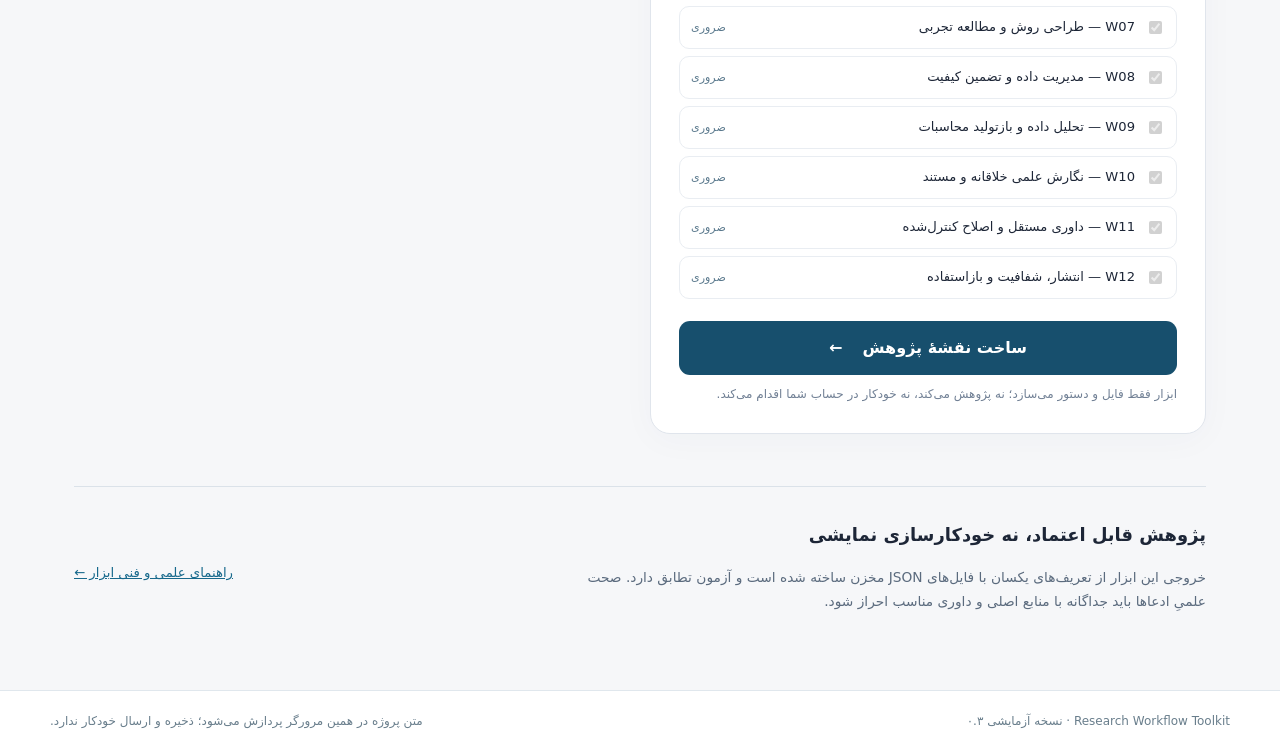
==== commit 470044f8: "feat: add offline research progress workbench with guarded human approval and resume" ====
--- a/docs/index.html
+++ b/docs/index.html
@@ -12,7 +12,7 @@
 <a class="skip" href="#builder">رفتن به سازنده</a>
 <header class="topbar"><a href="https://github.com/davidcohen24787-ai/research-workflow-toolkit-fa#readme" class="brand" aria-label="مخزن و راهنما">RWT<span> / استودیو</span></a><span class="status"><span class="dot"></span> نسخه آزمایشی ۰.۳ · بدون ارسال اطلاعات</span><a class="toplink" href="https://github.com/davidcohen24787-ai/research-workflow-toolkit-fa" target="_blank" rel="noopener noreferrer">مشاهده مخزن ↖</a></header>
 <main>
-<section class="hero" aria-labelledby="hero-title"><div class="eyebrow">RESEARCH WORKFLOW STUDIO · PERSIAN FIRST</div><h1 id="hero-title">از ایدهٔ پژوهش تا<br><em>نقشهٔ اجرای قابل‌وارسی.</em></h1><p>نوع مطالعه را انتخاب کنید، مراحل موردنیاز را تنظیم کنید و یک برنامهٔ علمیِ قابل شخصی‌سازی دریافت کنید؛ بدون نصب و بدون ارسال داده به سرور.</p><div class="hero-pills"><span>۱۲ مرحله پژوهشی</span><span>۵ مسیر آماده</span><span>۳ شیوه اجرا</span></div></section>
+<section class="hero" aria-labelledby="hero-title"><div class="eyebrow">RESEARCH WORKFLOW STUDIO · PERSIAN FIRST</div><h1 id="hero-title">از ایدهٔ پژوهش تا<br><em>نقشهٔ اجرای قابل‌وارسی.</em></h1><p>نوع مطالعه را انتخاب کنید، مراحل موردنیاز را تنظیم کنید و یک برنامهٔ علمیِ قابل شخصی‌سازی دریافت کنید؛ بدون نصب و بدون ارسال داده به سرور.</p><div class="hero-pills"><span>۱۲ مرحله پژوهشی</span><span>۵ مسیر آماده</span><span>۳ شیوه اجرا</span></div><p style="margin-top:16px"><a href="./run.html" style="display:inline-block;background:#155577;color:white;text-decoration:none;border-radius:11px;padding:10px 16px;font-weight:bold">ادامه پژوهش و ثبت پیشرفت ←</a></p></section>
 <section class="workspace" id="builder" aria-label="طراحی گردش‌کار پژوهش">
 <div class="panel config"><div class="panelhead"><span class="step">۰۱</span><div><h2>طرح پژوهش شما</h2><p>از یک الگوی متناسب شروع کنید.</p></div></div>
 <label for="project">عنوان پروژه <span class="required">(الزامی)</span></label><input id="project" maxlength="200" placeholder="مثلاً: بررسی راهبردهای بازخورد در یادگیری" autocomplete="off">
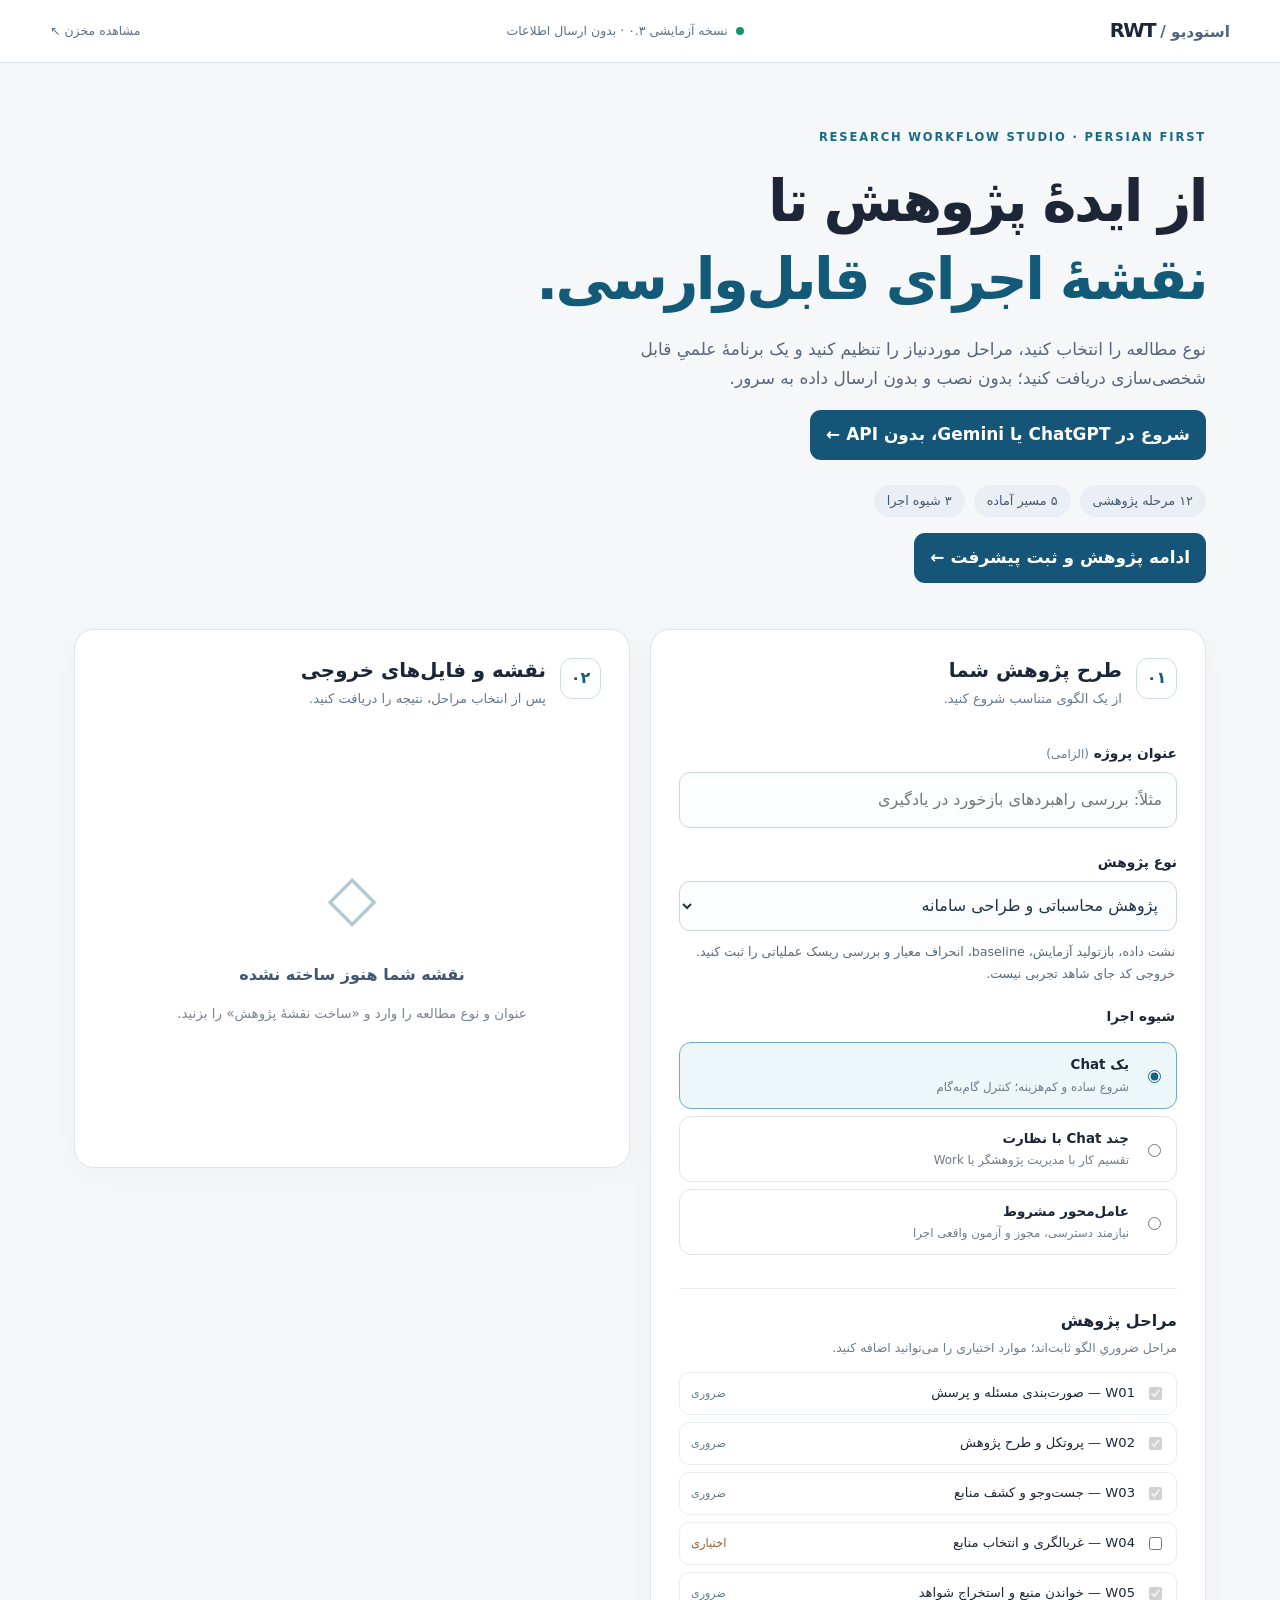
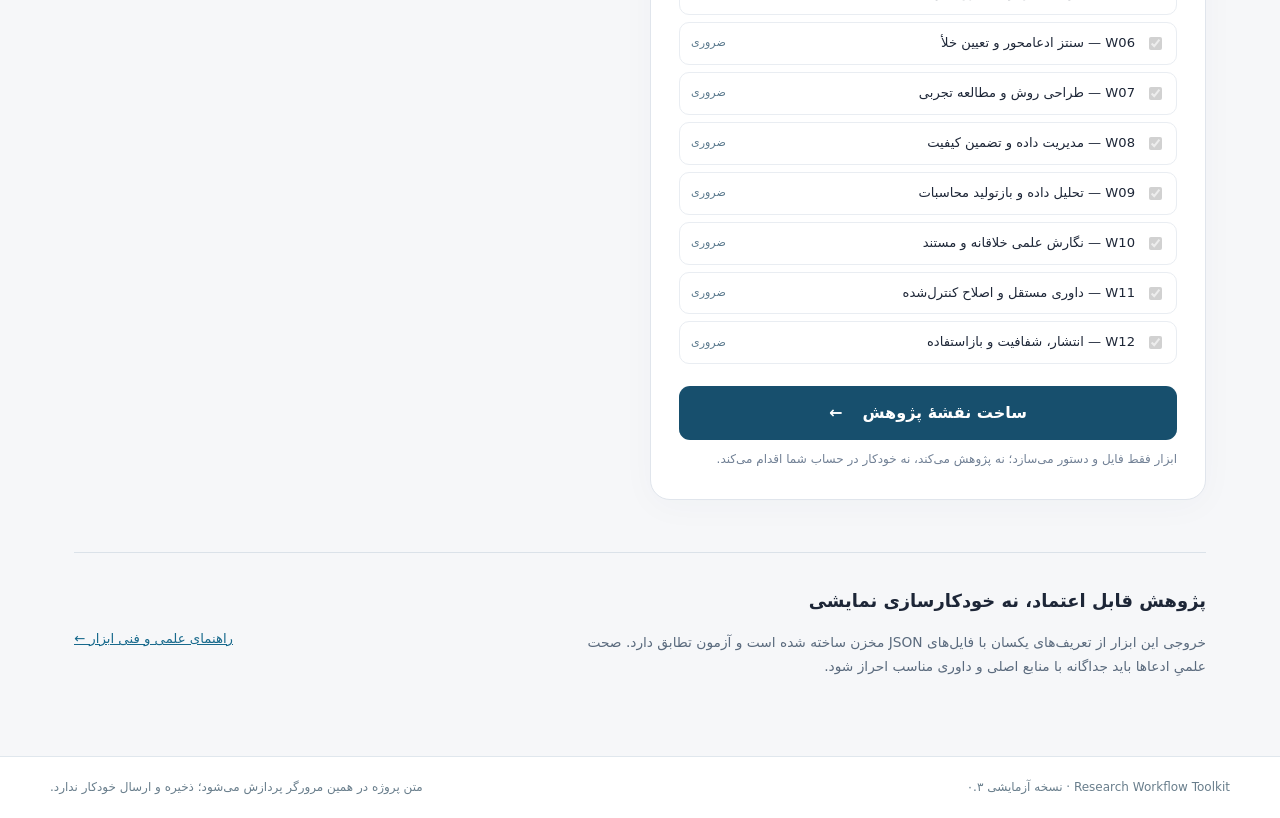
==== commit cb1c81a8: "feat: native ChatGPT Project and Gemini chat starter without paid model API" ====
--- a/docs/index.html
+++ b/docs/index.html
@@ -12,7 +12,7 @@
 <a class="skip" href="#builder">رفتن به سازنده</a>
 <header class="topbar"><a href="https://github.com/davidcohen24787-ai/research-workflow-toolkit-fa#readme" class="brand" aria-label="مخزن و راهنما">RWT<span> / استودیو</span></a><span class="status"><span class="dot"></span> نسخه آزمایشی ۰.۳ · بدون ارسال اطلاعات</span><a class="toplink" href="https://github.com/davidcohen24787-ai/research-workflow-toolkit-fa" target="_blank" rel="noopener noreferrer">مشاهده مخزن ↖</a></header>
 <main>
-<section class="hero" aria-labelledby="hero-title"><div class="eyebrow">RESEARCH WORKFLOW STUDIO · PERSIAN FIRST</div><h1 id="hero-title">از ایدهٔ پژوهش تا<br><em>نقشهٔ اجرای قابل‌وارسی.</em></h1><p>نوع مطالعه را انتخاب کنید، مراحل موردنیاز را تنظیم کنید و یک برنامهٔ علمیِ قابل شخصی‌سازی دریافت کنید؛ بدون نصب و بدون ارسال داده به سرور.</p><div class="hero-pills"><span>۱۲ مرحله پژوهشی</span><span>۵ مسیر آماده</span><span>۳ شیوه اجرا</span></div><p style="margin-top:16px"><a href="./run.html" style="display:inline-block;background:#155577;color:white;text-decoration:none;border-radius:11px;padding:10px 16px;font-weight:bold">ادامه پژوهش و ثبت پیشرفت ←</a></p></section>
+<section class="hero" aria-labelledby="hero-title"><div class="eyebrow">RESEARCH WORKFLOW STUDIO · PERSIAN FIRST</div><h1 id="hero-title">از ایدهٔ پژوهش تا<br><em>نقشهٔ اجرای قابل‌وارسی.</em></h1><p>نوع مطالعه را انتخاب کنید، مراحل موردنیاز را تنظیم کنید و یک برنامهٔ علمیِ قابل شخصی‌سازی دریافت کنید؛ بدون نصب و بدون ارسال داده به سرور.</p><p><a href="./chat.html" style="display:inline-block;text-decoration:none;background:#155577;color:white;border-radius:11px;padding:10px 16px;font-weight:bold;margin-top:16px">شروع در ChatGPT یا Gemini، بدون API ←</a></p><div class="hero-pills"><span>۱۲ مرحله پژوهشی</span><span>۵ مسیر آماده</span><span>۳ شیوه اجرا</span></div><p style="margin-top:16px"><a href="./run.html" style="display:inline-block;background:#155577;color:white;text-decoration:none;border-radius:11px;padding:10px 16px;font-weight:bold">ادامه پژوهش و ثبت پیشرفت ←</a></p></section>
 <section class="workspace" id="builder" aria-label="طراحی گردش‌کار پژوهش">
 <div class="panel config"><div class="panelhead"><span class="step">۰۱</span><div><h2>طرح پژوهش شما</h2><p>از یک الگوی متناسب شروع کنید.</p></div></div>
 <label for="project">عنوان پروژه <span class="required">(الزامی)</span></label><input id="project" maxlength="200" placeholder="مثلاً: بررسی راهبردهای بازخورد در یادگیری" autocomplete="off">
